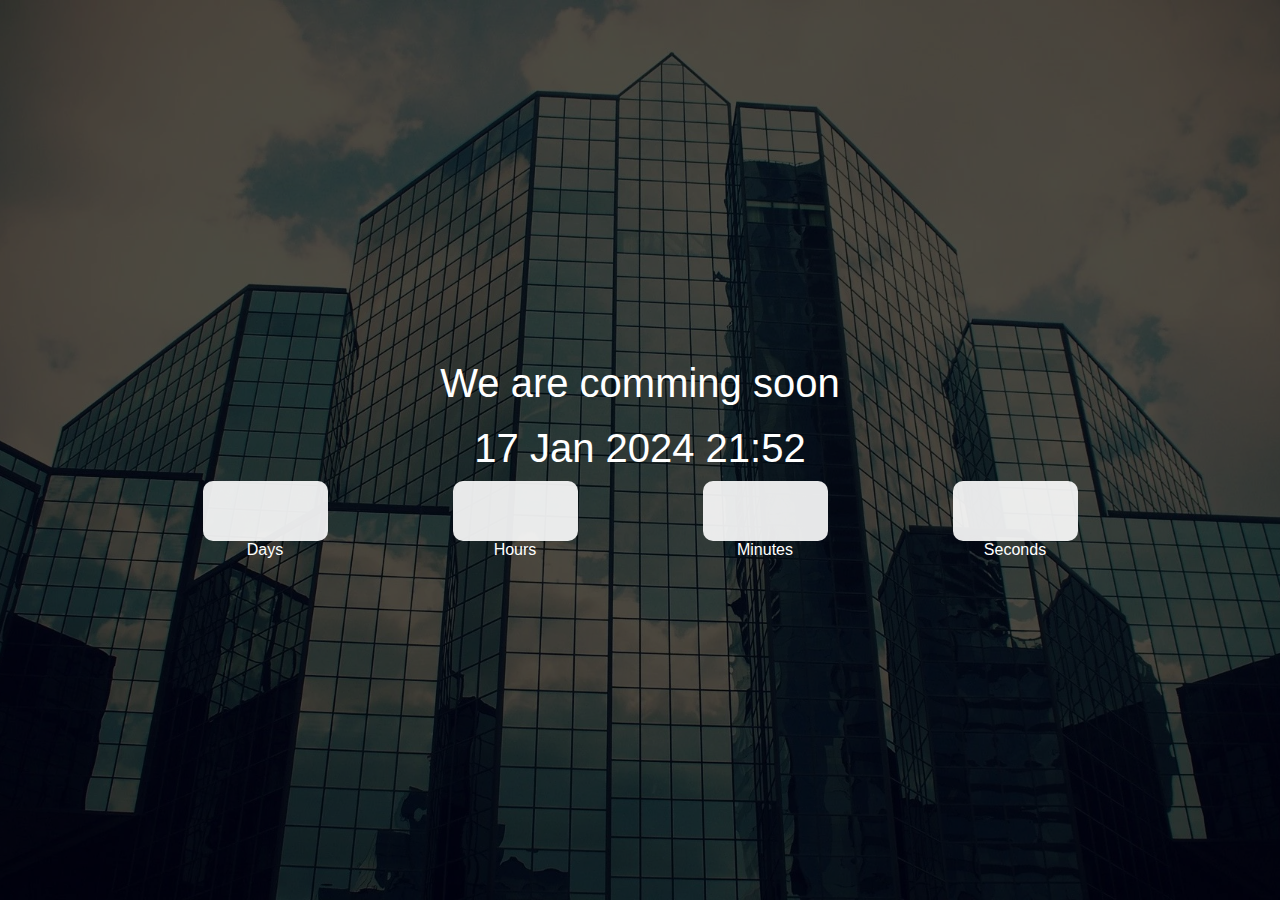
==== 65-createCountdownTimer/index.html @ 2f4ec886 "65 code file added with html and css" ====
<!DOCTYPE html>
<html lang="en">
<head>
  <meta charset="UTF-8">
  <meta name="viewport" content="width=device-width, initial-scale=1.0">
  <title>CountDown Timmer</title>
  <link rel="stylesheet" href="style.css">
</head>
<body>
  <div class="main">
    <div class="overlay">
      <div class="title">We are comming soon</div>
      <div class="title">17 Jan 2024 21:52</div>
      <div class="col">
       <div>
        <input type="text">
        <br>
        <label for="">Days</label>
       </div>
       <div>
        <input type="text">
        <br>
        <label for="">Hours</label>
       </div>
       <div>
        <input type="text">
        <br>
        <label for="">Minutes</label>
       </div>
       <div>
        <input type="text">
        <br>
        <label for="">Seconds</label>
       </div>
        
      </div>
    </div>
  </div>




  
  <script src="script.js"></script>
</body>
</html>
---- 65-createCountdownTimer/style.css ----
*{
  padding: 0;
  margin: 0;
  box-sizing: border-box;
  font-family: 'Poppins', sans-serif;
font-family: 'Roboto', sans-serif;
}
@import url('https://fonts.googleapis.com/css2?family=Poppins:wght@200&family=Roboto:ital,wght@0,100;0,300;0,400;0,500;0,700;0,900;1,100;1,300;1,400;1,500;1,700;1,900&display=swap');

.main{
  height: 100vh;
  width: 100%;
  background: url(./img/1802071.webp);
  background-position: center center;
  background-size: cover;
}
.overlay{
  height: 100vh;
  width: 100%;
  background-color: rgb(0, 0, 0, 0.7);
  display: flex;
  flex-direction: column;
  justify-content: center;
  align-items: center;
}

.title{
  margin-top: 20px;
  color: white;
  text-align: center;
  font-size: 2.5rem;
}
.col{
  width: 1000px;
  margin-top: 10px;
  
  display: flex;
  
  justify-content: center;
  color: white;
}

.col div{
  width: 250px; 
  text-align: center;
}
input{
 
  height: 60px;
  background-color: rgba(255, 255, 255, 0.9);
  border-color: transparent;
  border-radius: 10px;
  width: 50%;
}
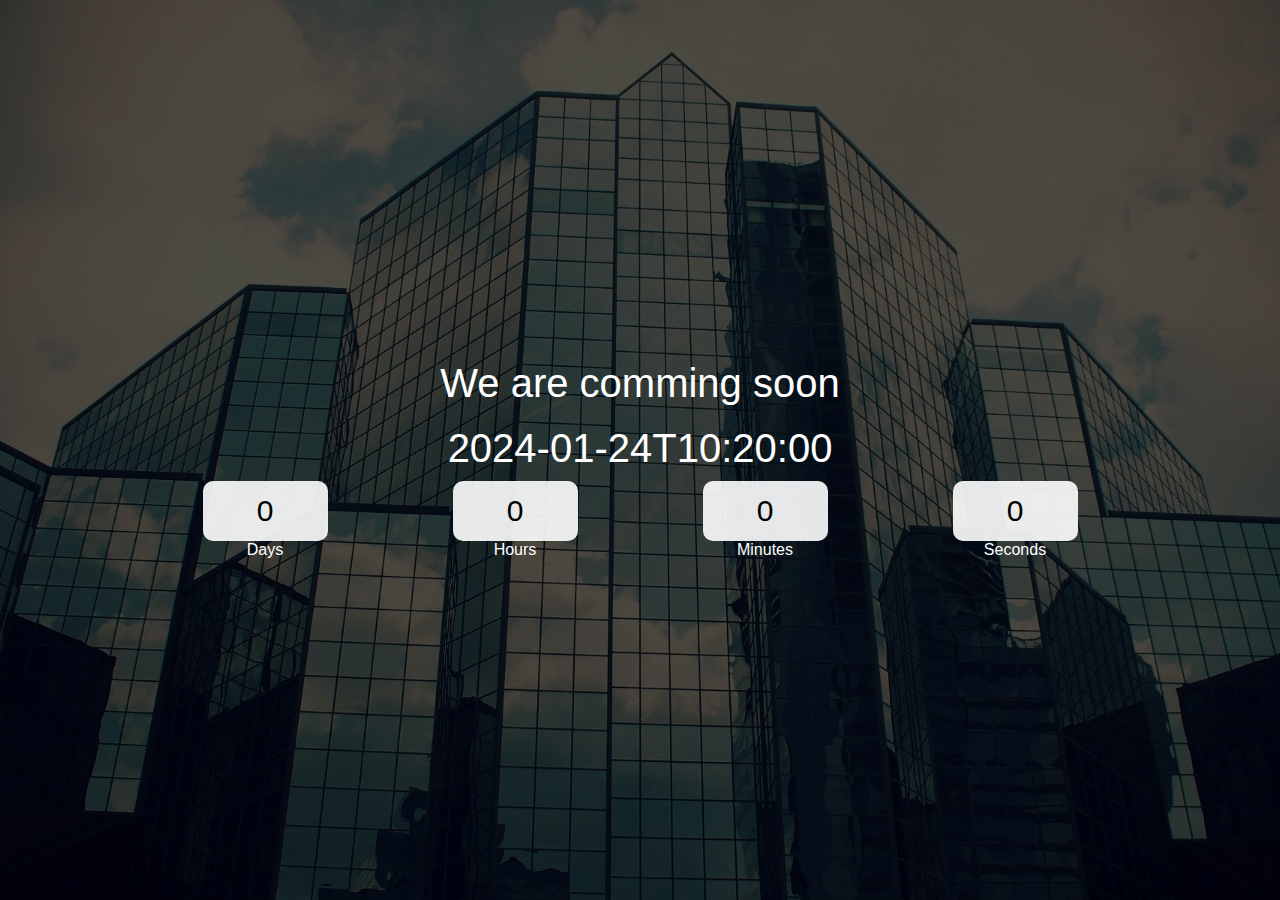
==== commit 1ae8cbd2: "javascript code added" ====
--- a/65-createCountdownTimer/index.html
+++ b/65-createCountdownTimer/index.html
@@ -10,25 +10,25 @@
   <div class="main">
     <div class="overlay">
       <div class="title">We are comming soon</div>
-      <div class="title">17 Jan 2024 21:52</div>
+      <div class="title" id="end-Date">17 Jan 2024 21:52</div>
       <div class="col">
        <div>
-        <input type="text">
+        <input type="text" readonly value="0">
         <br>
         <label for="">Days</label>
        </div>
        <div>
-        <input type="text">
+        <input type="text" readonly value="0">
         <br>
         <label for="">Hours</label>
        </div>
        <div>
-        <input type="text">
+        <input type="text" readonly value="0">
         <br>
         <label for="">Minutes</label>
        </div>
        <div>
-        <input type="text">
+        <input type="text" readonly value="0">
         <br>
         <label for="">Seconds</label>
        </div>
--- a/65-createCountdownTimer/style.css
+++ b/65-createCountdownTimer/style.css
@@ -51,4 +51,6 @@
   border-color: transparent;
   border-radius: 10px;
   width: 50%;
+  text-align: center;
+  font-size: 30px;
 }